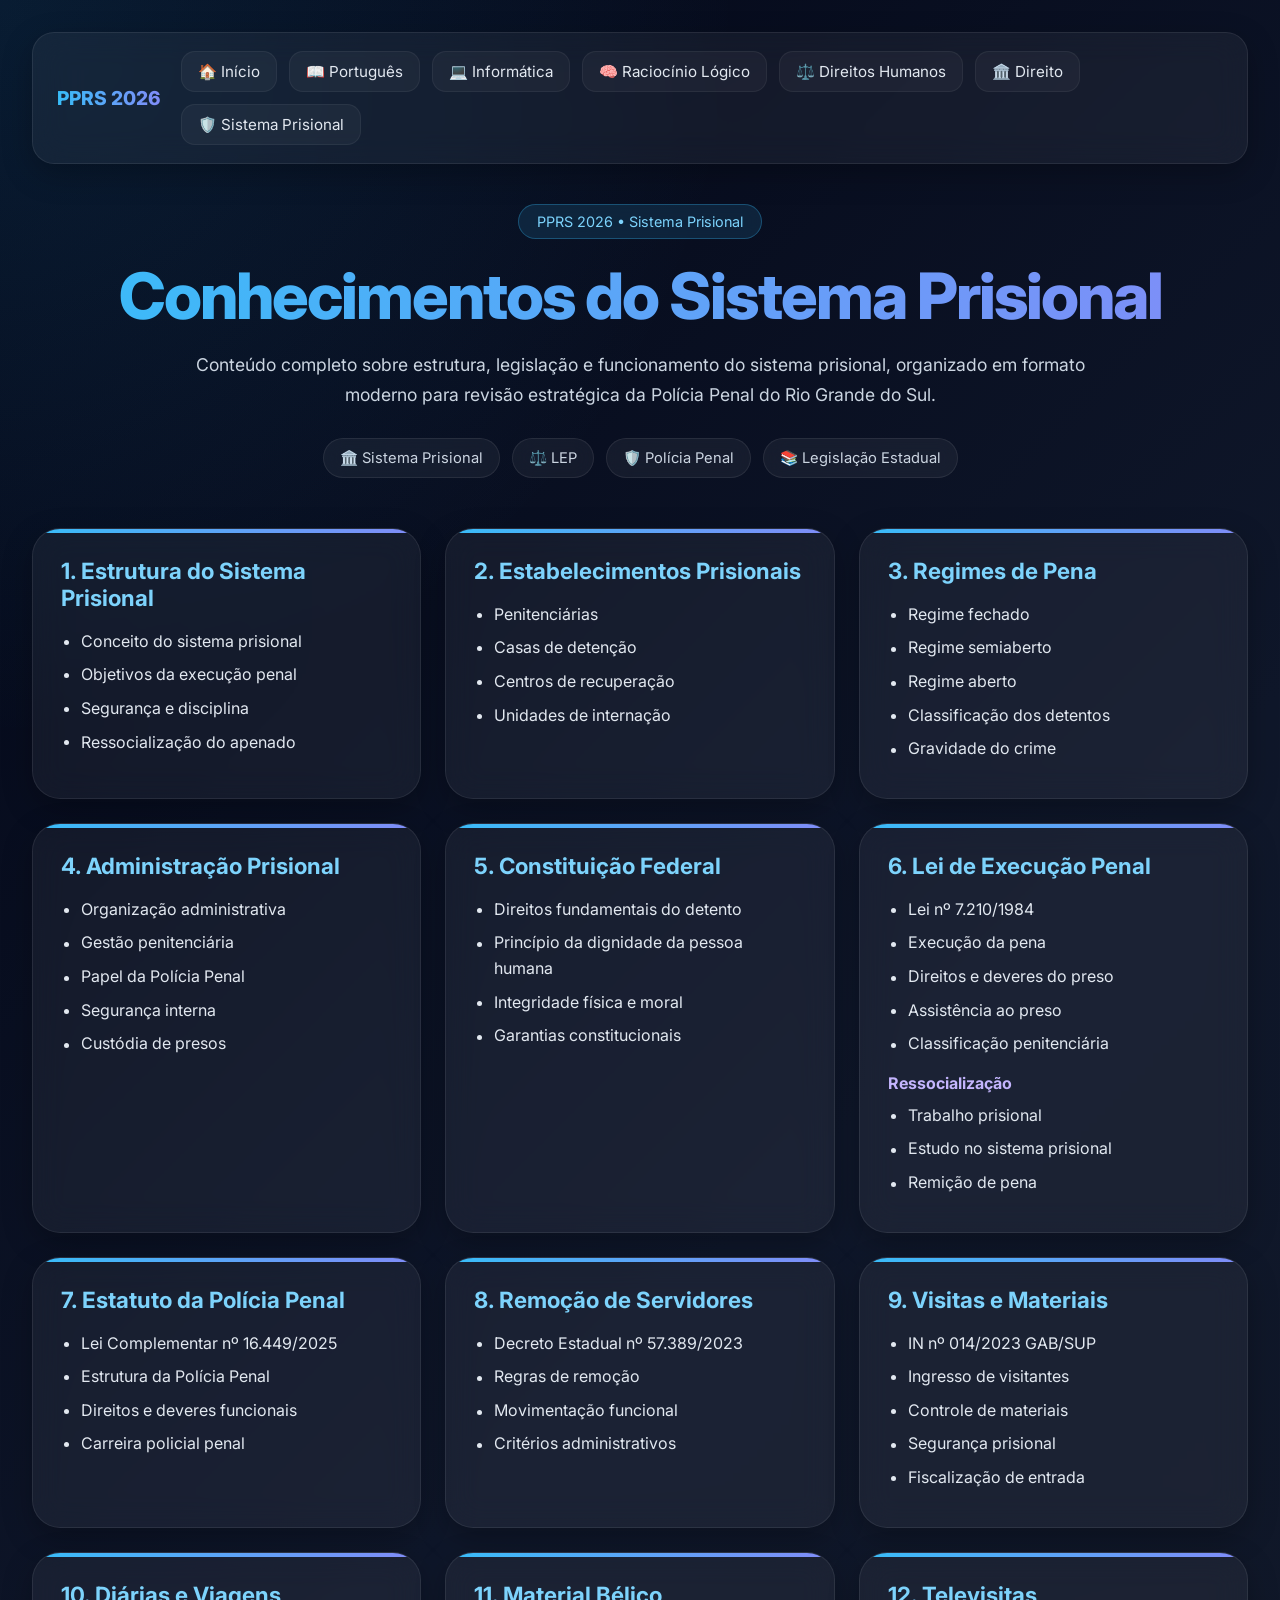
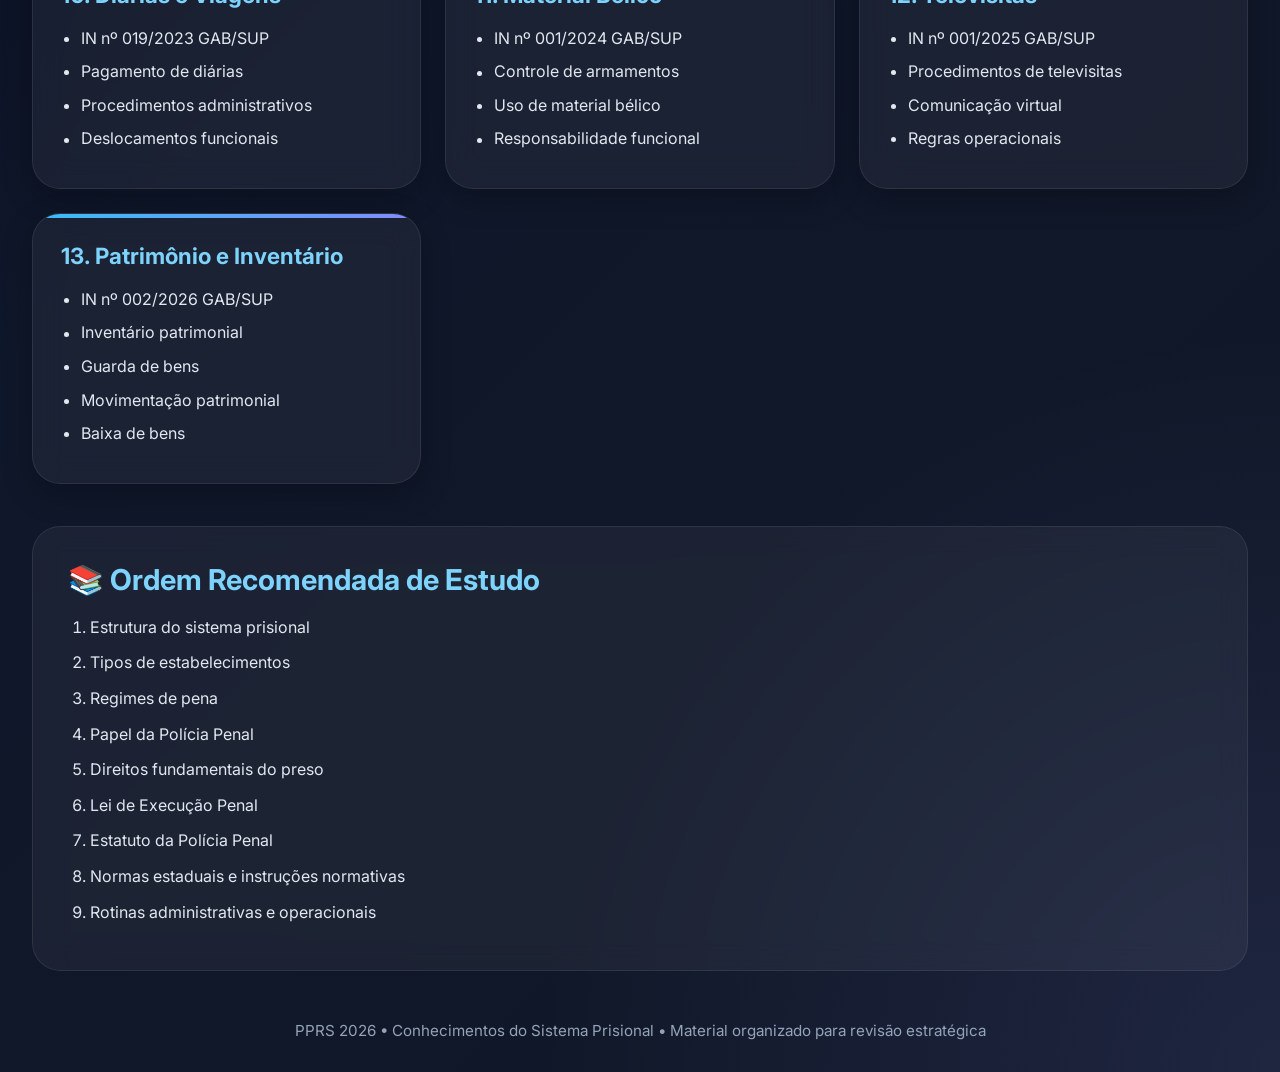
==== conhecimento geral relativo ao sistema prisional.html @ e8e0854e "Add files via upload" ====
<!DOCTYPE html>
<html lang="pt-BR">
<head>
  <meta charset="UTF-8" />
  <meta name="viewport" content="width=device-width, initial-scale=1.0" />
  <title>PPRS — Sistema Prisional</title>

  <link rel="preconnect" href="https://fonts.googleapis.com">
  <link rel="preconnect" href="https://fonts.gstatic.com" crossorigin>
  <link href="https://fonts.googleapis.com/css2?family=Inter:wght@300;400;500;600;700;800&display=swap" rel="stylesheet">

  <style>
    * {
      margin: 0;
      padding: 0;
      box-sizing: border-box;
    }

    :root {
      --bg: #020617;
      --card: rgba(255,255,255,0.05);
      --border: rgba(255,255,255,0.08);
      --text: #f8fafc;
      --muted: #cbd5e1;
      --primary: #38bdf8;
      --secondary: #818cf8;
    }

    body {
      font-family: 'Inter', sans-serif;
      background:
        radial-gradient(circle at top left, rgba(56,189,248,0.12), transparent 25%),
        radial-gradient(circle at bottom right, rgba(129,140,248,0.12), transparent 25%),
        linear-gradient(135deg, #020617, #0f172a 50%, #111827);
      color: var(--text);
      min-height: 100vh;
      padding: 32px;
    }

/* MENU */
.main-nav {
  width: 100%;
  display: flex;
  justify-content: space-between;
  align-items: center;
  gap: 20px;
  padding: 18px 24px;
  margin-bottom: 40px;

  background: rgba(255,255,255,0.05);
  border: 1px solid rgba(255,255,255,0.08);
  border-radius: 22px;

  backdrop-filter: blur(16px);

  position: sticky;
  top: 15px;
  z-index: 1000;

  box-shadow: 0 10px 30px rgba(0,0,0,0.25);
}

.nav-logo {
  font-size: 1.2rem;
  font-weight: 800;
  background: linear-gradient(90deg,#38bdf8,#818cf8);
  -webkit-background-clip: text;
  -webkit-text-fill-color: transparent;
  white-space: nowrap;
}

.nav-links {
  display: flex;
  flex-wrap: wrap;
  gap: 12px;
}

.nav-links a {
  text-decoration: none;
  color: #e2e8f0;
  padding: 10px 16px;
  border-radius: 14px;
  transition: all 0.25s ease;
  font-size: 0.95rem;

  background: rgba(255,255,255,0.04);
  border: 1px solid rgba(255,255,255,0.06);
}

.nav-links a:hover {
  background: linear-gradient(90deg,#0ea5e9,#6366f1);
  color: white;
  transform: translateY(-2px);
}

@media (max-width: 900px) {
  .main-nav {
    flex-direction: column;
    align-items: flex-start;
  }

  .nav-links {
    width: 100%;
  }
}

    .container {
      max-width: 1450px;
      margin: auto;
    }

    .hero {
      text-align: center;
      margin-bottom: 50px;
    }

    .badge {
      display: inline-block;
      padding: 8px 18px;
      border-radius: 999px;
      background: rgba(56,189,248,0.12);
      border: 1px solid rgba(56,189,248,0.3);
      color: #7dd3fc;
      margin-bottom: 18px;
      font-size: 0.9rem;
      backdrop-filter: blur(10px);
    }

    .hero h1 {
      font-size: 4rem;
      font-weight: 800;
      background: linear-gradient(90deg,#38bdf8,#818cf8);
      -webkit-background-clip: text;
      -webkit-text-fill-color: transparent;
      margin-bottom: 16px;
      letter-spacing: -2px;
    }

    .hero p {
      color: var(--muted);
      max-width: 900px;
      margin: auto;
      font-size: 1.1rem;
      line-height: 1.7;
    }

    .topbar {
      display: flex;
      justify-content: center;
      gap: 12px;
      margin-top: 28px;
      flex-wrap: wrap;
    }

    .pill {
      padding: 10px 16px;
      background: rgba(255,255,255,0.05);
      border: 1px solid var(--border);
      border-radius: 999px;
      color: var(--muted);
      font-size: 0.92rem;
      backdrop-filter: blur(10px);
    }

    .grid {
      display: grid;
      grid-template-columns: repeat(auto-fit, minmax(340px, 1fr));
      gap: 24px;
    }

    .card {
      background: var(--card);
      border: 1px solid var(--border);
      border-radius: 28px;
      padding: 28px;
      backdrop-filter: blur(16px);
      transition: all 0.3s ease;
      box-shadow: 0 10px 30px rgba(0,0,0,0.25);
      position: relative;
      overflow: hidden;
    }

    .card::before {
      content: "";
      position: absolute;
      top: 0;
      left: 0;
      width: 100%;
      height: 4px;
      background: linear-gradient(90deg,#38bdf8,#818cf8);
    }

    .card:hover {
      transform: translateY(-8px);
      border-color: rgba(56,189,248,0.35);
      box-shadow: 0 18px 40px rgba(0,0,0,0.35);
    }

    .card h2 {
      color: #7dd3fc;
      margin-bottom: 18px;
      font-size: 1.4rem;
    }

    .card h3 {
      color: #c4b5fd;
      margin-top: 16px;
      margin-bottom: 10px;
      font-size: 1rem;
    }

    ul {
      margin-left: 20px;
    }

    li {
      margin-bottom: 8px;
      color: #e2e8f0;
      line-height: 1.6;
    }

    .study {
      margin-top: 42px;
      background: rgba(255,255,255,0.05);
      border: 1px solid var(--border);
      border-radius: 28px;
      padding: 35px;
      backdrop-filter: blur(14px);
    }

    .study h2 {
      color: #7dd3fc;
      margin-bottom: 18px;
      font-size: 1.8rem;
    }

    .study ol {
      margin-left: 22px;
    }

    .study li {
      margin-bottom: 10px;
    }

    .footer {
      text-align: center;
      margin-top: 50px;
      color: #94a3b8;
      font-size: 0.95rem;
    }

    @media (max-width: 768px) {
      body {
        padding: 20px;
      }

      .hero h1 {
        font-size: 2.5rem;
      }

      .hero p {
        font-size: 1rem;
      }
    }
  </style>
</head>
<body>

<!-- MENU GLOBAL -->
<nav class="main-nav">
  <div class="nav-logo">PPRS 2026</div>

  <div class="nav-links">
    <a href="index.html">🏠 Início</a>
    <a href="portugues.html">📖 Português</a>
    <a href="informatica.html">💻 Informática</a>
    <a href="rlm.html">🧠 Raciocínio Lógico</a>
    <a href="direitos humanos.html">⚖️ Direitos Humanos</a>
    <a href="direito constitucional e legislacao.html">🏛️ Direito</a>
    <a href="conhecimento geral relativo ao sistema prisional.html">🛡️ Sistema Prisional</a>
  </div>
</nav>



<div class="container">

  <section class="hero">
    <div class="badge">PPRS 2026 • Sistema Prisional</div>
    <h1>Conhecimentos do Sistema Prisional</h1>
    <p>
      Conteúdo completo sobre estrutura, legislação e funcionamento do sistema prisional,
      organizado em formato moderno para revisão estratégica da Polícia Penal do Rio Grande do Sul.
    </p>

    <div class="topbar">
      <div class="pill">🏛️ Sistema Prisional</div>
      <div class="pill">⚖️ LEP</div>
      <div class="pill">🛡️ Polícia Penal</div>
      <div class="pill">📚 Legislação Estadual</div>
    </div>
  </section>

  <div class="grid">

    <div class="card">
      <h2>1. Estrutura do Sistema Prisional</h2>

      <ul>
        <li>Conceito do sistema prisional</li>
        <li>Objetivos da execução penal</li>
        <li>Segurança e disciplina</li>
        <li>Ressocialização do apenado</li>
      </ul>
    </div>

    <div class="card">
      <h2>2. Estabelecimentos Prisionais</h2>

      <ul>
        <li>Penitenciárias</li>
        <li>Casas de detenção</li>
        <li>Centros de recuperação</li>
        <li>Unidades de internação</li>
      </ul>
    </div>

    <div class="card">
      <h2>3. Regimes de Pena</h2>

      <ul>
        <li>Regime fechado</li>
        <li>Regime semiaberto</li>
        <li>Regime aberto</li>
        <li>Classificação dos detentos</li>
        <li>Gravidade do crime</li>
      </ul>
    </div>

    <div class="card">
      <h2>4. Administração Prisional</h2>

      <ul>
        <li>Organização administrativa</li>
        <li>Gestão penitenciária</li>
        <li>Papel da Polícia Penal</li>
        <li>Segurança interna</li>
        <li>Custódia de presos</li>
      </ul>
    </div>

    <div class="card">
      <h2>5. Constituição Federal</h2>

      <ul>
        <li>Direitos fundamentais do detento</li>
        <li>Princípio da dignidade da pessoa humana</li>
        <li>Integridade física e moral</li>
        <li>Garantias constitucionais</li>
      </ul>
    </div>

    <div class="card">
      <h2>6. Lei de Execução Penal</h2>

      <ul>
        <li>Lei nº 7.210/1984</li>
        <li>Execução da pena</li>
        <li>Direitos e deveres do preso</li>
        <li>Assistência ao preso</li>
        <li>Classificação penitenciária</li>
      </ul>

      <h3>Ressocialização</h3>
      <ul>
        <li>Trabalho prisional</li>
        <li>Estudo no sistema prisional</li>
        <li>Remição de pena</li>
      </ul>
    </div>

    <div class="card">
      <h2>7. Estatuto da Polícia Penal</h2>

      <ul>
        <li>Lei Complementar nº 16.449/2025</li>
        <li>Estrutura da Polícia Penal</li>
        <li>Direitos e deveres funcionais</li>
        <li>Carreira policial penal</li>
      </ul>
    </div>

    <div class="card">
      <h2>8. Remoção de Servidores</h2>

      <ul>
        <li>Decreto Estadual nº 57.389/2023</li>
        <li>Regras de remoção</li>
        <li>Movimentação funcional</li>
        <li>Critérios administrativos</li>
      </ul>
    </div>

    <div class="card">
      <h2>9. Visitas e Materiais</h2>

      <ul>
        <li>IN nº 014/2023 GAB/SUP</li>
        <li>Ingresso de visitantes</li>
        <li>Controle de materiais</li>
        <li>Segurança prisional</li>
        <li>Fiscalização de entrada</li>
      </ul>
    </div>

    <div class="card">
      <h2>10. Diárias e Viagens</h2>

      <ul>
        <li>IN nº 019/2023 GAB/SUP</li>
        <li>Pagamento de diárias</li>
        <li>Procedimentos administrativos</li>
        <li>Deslocamentos funcionais</li>
      </ul>
    </div>

    <div class="card">
      <h2>11. Material Bélico</h2>

      <ul>
        <li>IN nº 001/2024 GAB/SUP</li>
        <li>Controle de armamentos</li>
        <li>Uso de material bélico</li>
        <li>Responsabilidade funcional</li>
      </ul>
    </div>

    <div class="card">
      <h2>12. Televisitas</h2>

      <ul>
        <li>IN nº 001/2025 GAB/SUP</li>
        <li>Procedimentos de televisitas</li>
        <li>Comunicação virtual</li>
        <li>Regras operacionais</li>
      </ul>
    </div>

    <div class="card">
      <h2>13. Patrimônio e Inventário</h2>

      <ul>
        <li>IN nº 002/2026 GAB/SUP</li>
        <li>Inventário patrimonial</li>
        <li>Guarda de bens</li>
        <li>Movimentação patrimonial</li>
        <li>Baixa de bens</li>
      </ul>
    </div>

  </div>

  <section class="study">
    <h2>📚 Ordem Recomendada de Estudo</h2>

    <ol>
      <li>Estrutura do sistema prisional</li>
      <li>Tipos de estabelecimentos</li>
      <li>Regimes de pena</li>
      <li>Papel da Polícia Penal</li>
      <li>Direitos fundamentais do preso</li>
      <li>Lei de Execução Penal</li>
      <li>Estatuto da Polícia Penal</li>
      <li>Normas estaduais e instruções normativas</li>
      <li>Rotinas administrativas e operacionais</li>
    </ol>
  </section>

  <div class="footer">
    PPRS 2026 • Conhecimentos do Sistema Prisional • Material organizado para revisão estratégica
  </div>

</div>

</body>
</html>
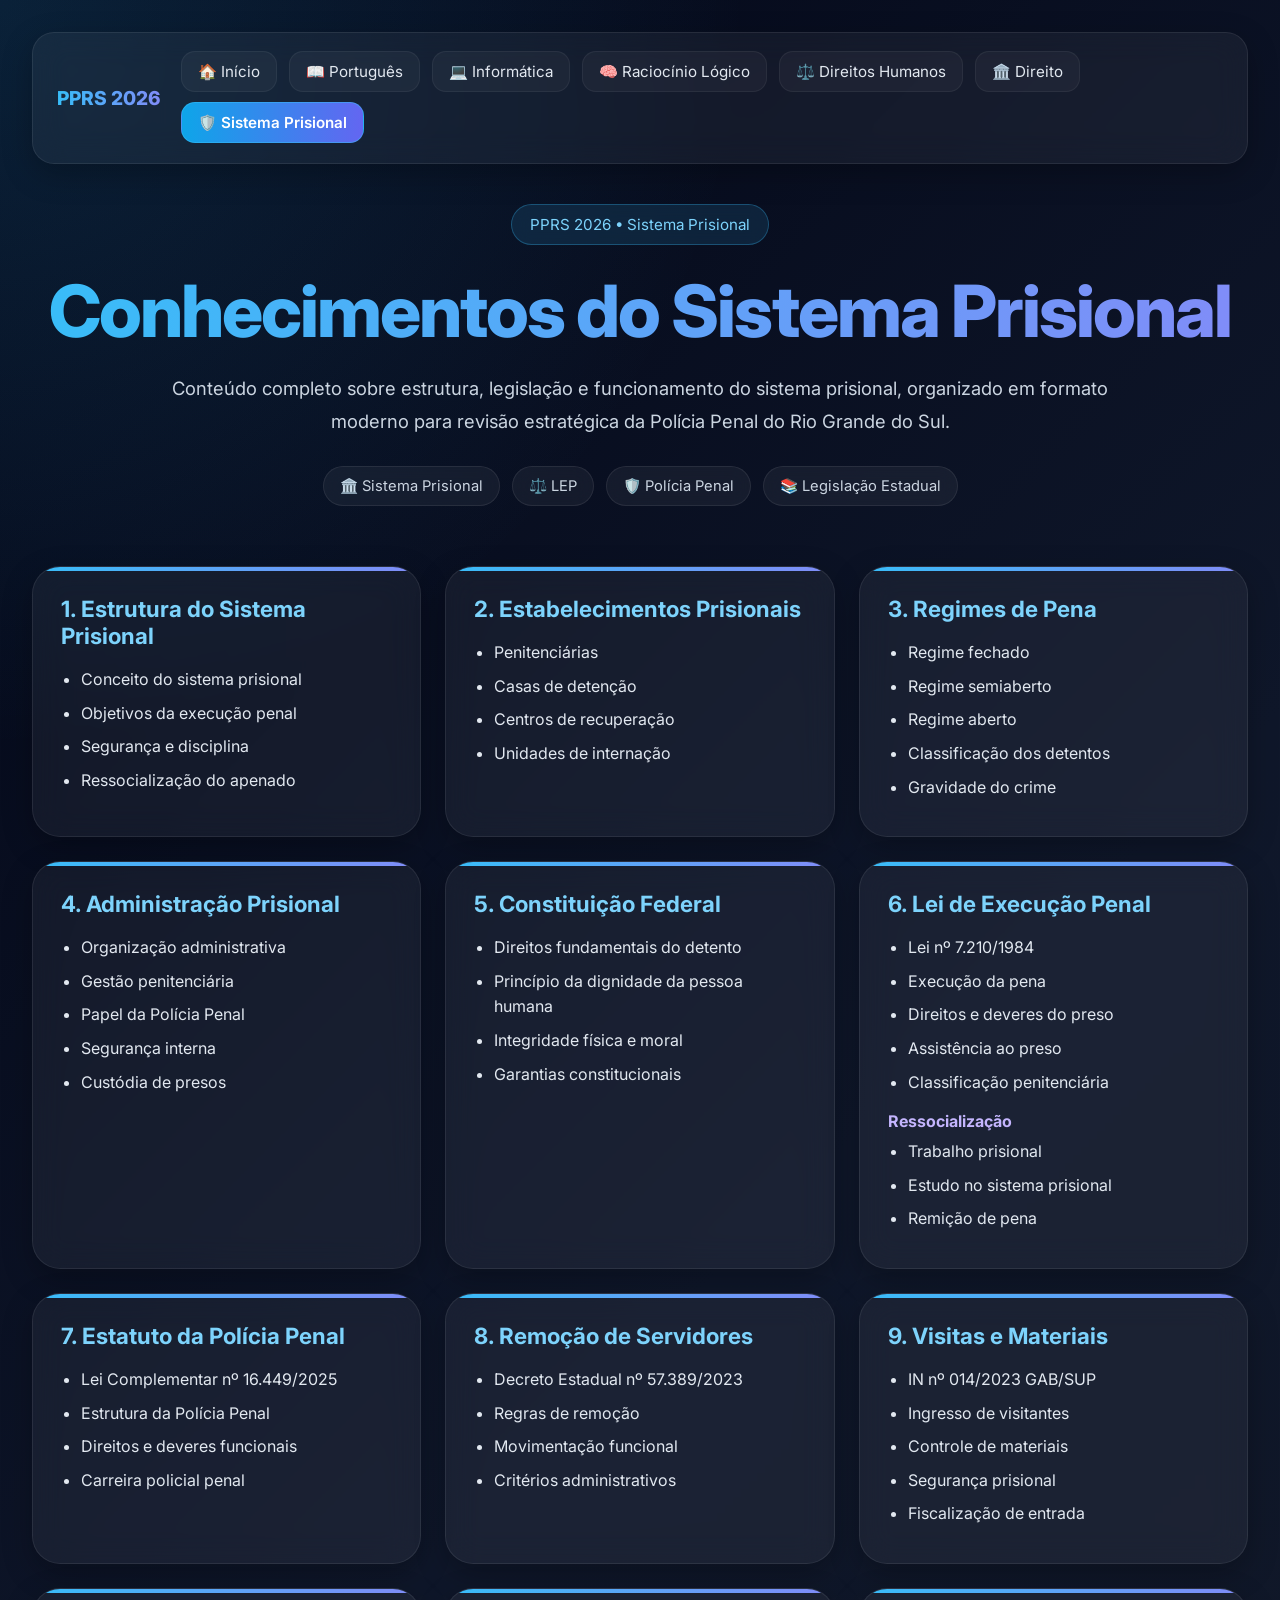
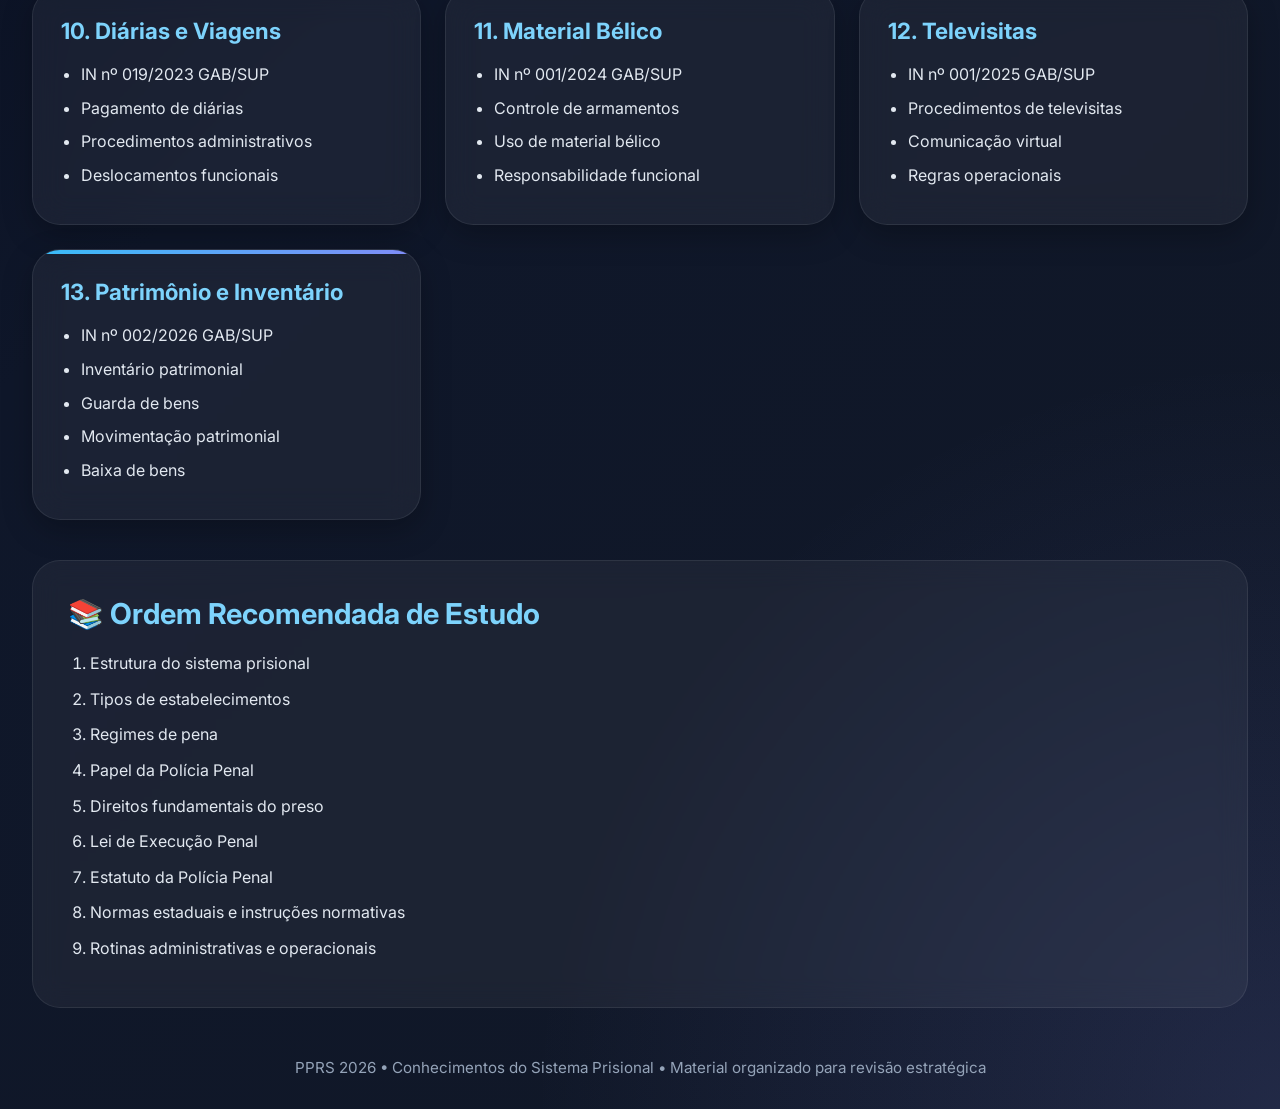
==== commit 428a5a48: "Add files via upload" ====
--- a/conhecimento geral relativo ao sistema prisional.html
+++ b/conhecimento geral relativo ao sistema prisional.html
@@ -8,278 +8,13 @@
   <link rel="preconnect" href="https://fonts.googleapis.com">
   <link rel="preconnect" href="https://fonts.gstatic.com" crossorigin>
   <link href="https://fonts.googleapis.com/css2?family=Inter:wght@300;400;500;600;700;800&display=swap" rel="stylesheet">
-
-  <style>
-    * {
-      margin: 0;
-      padding: 0;
-      box-sizing: border-box;
-    }
-
-    :root {
-      --bg: #020617;
-      --card: rgba(255,255,255,0.05);
-      --border: rgba(255,255,255,0.08);
-      --text: #f8fafc;
-      --muted: #cbd5e1;
-      --primary: #38bdf8;
-      --secondary: #818cf8;
-    }
-
-    body {
-      font-family: 'Inter', sans-serif;
-      background:
-        radial-gradient(circle at top left, rgba(56,189,248,0.12), transparent 25%),
-        radial-gradient(circle at bottom right, rgba(129,140,248,0.12), transparent 25%),
-        linear-gradient(135deg, #020617, #0f172a 50%, #111827);
-      color: var(--text);
-      min-height: 100vh;
-      padding: 32px;
-    }
-
-/* MENU */
-.main-nav {
-  width: 100%;
-  display: flex;
-  justify-content: space-between;
-  align-items: center;
-  gap: 20px;
-  padding: 18px 24px;
-  margin-bottom: 40px;
-
-  background: rgba(255,255,255,0.05);
-  border: 1px solid rgba(255,255,255,0.08);
-  border-radius: 22px;
-
-  backdrop-filter: blur(16px);
-
-  position: sticky;
-  top: 15px;
-  z-index: 1000;
-
-  box-shadow: 0 10px 30px rgba(0,0,0,0.25);
-}
-
-.nav-logo {
-  font-size: 1.2rem;
-  font-weight: 800;
-  background: linear-gradient(90deg,#38bdf8,#818cf8);
-  -webkit-background-clip: text;
-  -webkit-text-fill-color: transparent;
-  white-space: nowrap;
-}
-
-.nav-links {
-  display: flex;
-  flex-wrap: wrap;
-  gap: 12px;
-}
-
-.nav-links a {
-  text-decoration: none;
-  color: #e2e8f0;
-  padding: 10px 16px;
-  border-radius: 14px;
-  transition: all 0.25s ease;
-  font-size: 0.95rem;
-
-  background: rgba(255,255,255,0.04);
-  border: 1px solid rgba(255,255,255,0.06);
-}
-
-.nav-links a:hover {
-  background: linear-gradient(90deg,#0ea5e9,#6366f1);
-  color: white;
-  transform: translateY(-2px);
-}
-
-@media (max-width: 900px) {
-  .main-nav {
-    flex-direction: column;
-    align-items: flex-start;
-  }
-
-  .nav-links {
-    width: 100%;
-  }
-}
-
-    .container {
-      max-width: 1450px;
-      margin: auto;
-    }
-
-    .hero {
-      text-align: center;
-      margin-bottom: 50px;
-    }
-
-    .badge {
-      display: inline-block;
-      padding: 8px 18px;
-      border-radius: 999px;
-      background: rgba(56,189,248,0.12);
-      border: 1px solid rgba(56,189,248,0.3);
-      color: #7dd3fc;
-      margin-bottom: 18px;
-      font-size: 0.9rem;
-      backdrop-filter: blur(10px);
-    }
-
-    .hero h1 {
-      font-size: 4rem;
-      font-weight: 800;
-      background: linear-gradient(90deg,#38bdf8,#818cf8);
-      -webkit-background-clip: text;
-      -webkit-text-fill-color: transparent;
-      margin-bottom: 16px;
-      letter-spacing: -2px;
-    }
-
-    .hero p {
-      color: var(--muted);
-      max-width: 900px;
-      margin: auto;
-      font-size: 1.1rem;
-      line-height: 1.7;
-    }
-
-    .topbar {
-      display: flex;
-      justify-content: center;
-      gap: 12px;
-      margin-top: 28px;
-      flex-wrap: wrap;
-    }
-
-    .pill {
-      padding: 10px 16px;
-      background: rgba(255,255,255,0.05);
-      border: 1px solid var(--border);
-      border-radius: 999px;
-      color: var(--muted);
-      font-size: 0.92rem;
-      backdrop-filter: blur(10px);
-    }
-
-    .grid {
-      display: grid;
-      grid-template-columns: repeat(auto-fit, minmax(340px, 1fr));
-      gap: 24px;
-    }
-
-    .card {
-      background: var(--card);
-      border: 1px solid var(--border);
-      border-radius: 28px;
-      padding: 28px;
-      backdrop-filter: blur(16px);
-      transition: all 0.3s ease;
-      box-shadow: 0 10px 30px rgba(0,0,0,0.25);
-      position: relative;
-      overflow: hidden;
-    }
-
-    .card::before {
-      content: "";
-      position: absolute;
-      top: 0;
-      left: 0;
-      width: 100%;
-      height: 4px;
-      background: linear-gradient(90deg,#38bdf8,#818cf8);
-    }
-
-    .card:hover {
-      transform: translateY(-8px);
-      border-color: rgba(56,189,248,0.35);
-      box-shadow: 0 18px 40px rgba(0,0,0,0.35);
-    }
-
-    .card h2 {
-      color: #7dd3fc;
-      margin-bottom: 18px;
-      font-size: 1.4rem;
-    }
-
-    .card h3 {
-      color: #c4b5fd;
-      margin-top: 16px;
-      margin-bottom: 10px;
-      font-size: 1rem;
-    }
-
-    ul {
-      margin-left: 20px;
-    }
-
-    li {
-      margin-bottom: 8px;
-      color: #e2e8f0;
-      line-height: 1.6;
-    }
-
-    .study {
-      margin-top: 42px;
-      background: rgba(255,255,255,0.05);
-      border: 1px solid var(--border);
-      border-radius: 28px;
-      padding: 35px;
-      backdrop-filter: blur(14px);
-    }
-
-    .study h2 {
-      color: #7dd3fc;
-      margin-bottom: 18px;
-      font-size: 1.8rem;
-    }
-
-    .study ol {
-      margin-left: 22px;
-    }
-
-    .study li {
-      margin-bottom: 10px;
-    }
-
-    .footer {
-      text-align: center;
-      margin-top: 50px;
-      color: #94a3b8;
-      font-size: 0.95rem;
-    }
-
-    @media (max-width: 768px) {
-      body {
-        padding: 20px;
-      }
-
-      .hero h1 {
-        font-size: 2.5rem;
-      }
-
-      .hero p {
-        font-size: 1rem;
-      }
-    }
-  </style>
+  <link rel="stylesheet" href="style.css" />
+
 </head>
 <body>
-
-<!-- MENU GLOBAL -->
-<nav class="main-nav">
-  <div class="nav-logo">PPRS 2026</div>
-
-  <div class="nav-links">
-    <a href="index.html">🏠 Início</a>
-    <a href="portugues.html">📖 Português</a>
-    <a href="informatica.html">💻 Informática</a>
-    <a href="rlm.html">🧠 Raciocínio Lógico</a>
-    <a href="direitos humanos.html">⚖️ Direitos Humanos</a>
-    <a href="direito constitucional e legislacao.html">🏛️ Direito</a>
-    <a href="conhecimento geral relativo ao sistema prisional.html">🛡️ Sistema Prisional</a>
-  </div>
-</nav>
+<div id="menu-container"></div>
+<script src="menu.js"></script>
+
 
 
 
--- a/style.css
+++ b/style.css
@@ -0,0 +1,394 @@
+    * {
+      margin: 0;
+      padding: 0;
+      box-sizing: border-box;
+    }
+
+    :root {
+      --bg: #020617;
+      --card: rgba(255,255,255,0.05);
+      --border: rgba(255,255,255,0.08);
+      --text: #f8fafc;
+      --muted: #cbd5e1;
+      --primary: #38bdf8;
+      --secondary: #818cf8;
+      --success: #22c55e;
+    }
+
+    body {
+      font-family: 'Inter', sans-serif;
+      background:
+        radial-gradient(circle at top left, rgba(56,189,248,0.15), transparent 25%),
+        radial-gradient(circle at bottom right, rgba(129,140,248,0.15), transparent 25%),
+        linear-gradient(135deg, #020617, #0f172a 50%, #111827);
+      color: var(--text);
+      min-height: 100vh;
+      padding: 32px;
+    }
+	
+	.chart-section {
+  margin-top: 60px;
+  margin-bottom: 60px;
+}
+
+.chart-card {
+  background: rgba(255,255,255,0.05);
+  border: 1px solid rgba(255,255,255,0.08);
+  border-radius: 30px;
+  padding: 40px;
+
+  backdrop-filter: blur(16px);
+
+  box-shadow: 0 15px 40px rgba(0,0,0,0.25);
+
+  text-align: center;
+}
+
+.chart-card h2 {
+  color: #7dd3fc;
+  margin-bottom: 30px;
+  font-size: 2rem;
+}
+
+#graficoMaterias {
+		max-width: 500px;
+		max-height: 500px;
+
+		margin: 0 auto;
+}
+
+
+/* MENU */
+.main-nav {
+  width: 100%;
+  display: flex;
+  justify-content: space-between;
+  align-items: center;
+  gap: 20px;
+  padding: 18px 24px;
+  margin-bottom: 40px;
+
+  background: rgba(255,255,255,0.05);
+  border: 1px solid rgba(255,255,255,0.08);
+  border-radius: 22px;
+
+  backdrop-filter: blur(16px);
+
+  position: sticky;
+  top: 15px;
+  z-index: 1000;
+
+  box-shadow: 0 10px 30px rgba(0,0,0,0.25);
+}
+
+.nav-logo {
+  font-size: 1.2rem;
+  font-weight: 800;
+  background: linear-gradient(90deg,#38bdf8,#818cf8);
+  -webkit-background-clip: text;
+  -webkit-text-fill-color: transparent;
+  white-space: nowrap;
+}
+
+.nav-links {
+  display: flex;
+  flex-wrap: wrap;
+  gap: 12px;
+}
+
+.nav-links a {
+  text-decoration: none;
+  color: #e2e8f0;
+  padding: 10px 16px;
+  border-radius: 14px;
+  transition: all 0.25s ease;
+  font-size: 0.95rem;
+
+  background: rgba(255,255,255,0.04);
+  border: 1px solid rgba(255,255,255,0.06);
+}
+
+.nav-links a:hover {
+  background: linear-gradient(90deg,#0ea5e9,#6366f1);
+  color: white;
+  transform: translateY(-2px);
+}
+
+@media (max-width: 900px) {
+  .main-nav {
+    flex-direction: column;
+    align-items: flex-start;
+  }
+
+  .nav-links {
+    width: 100%;
+  }
+}
+
+    .container {
+      max-width: 1500px;
+      margin: auto;
+    }
+
+    .hero {
+      text-align: center;
+      margin-bottom: 60px;
+    }
+
+    .badge {
+      display: inline-block;
+      padding: 10px 18px;
+      border-radius: 999px;
+      background: rgba(56,189,248,0.12);
+      border: 1px solid rgba(56,189,248,0.3);
+      color: #7dd3fc;
+      margin-bottom: 22px;
+      font-size: 0.95rem;
+      backdrop-filter: blur(10px);
+    }
+
+    .hero h1 {
+      font-size: 4.5rem;
+      font-weight: 800;
+      background: linear-gradient(90deg,#38bdf8,#818cf8);
+      -webkit-background-clip: text;
+      -webkit-text-fill-color: transparent;
+      margin-bottom: 18px;
+      letter-spacing: -2px;
+    }
+
+    .hero p {
+      color: var(--muted);
+      max-width: 950px;
+      margin: auto;
+      font-size: 1.15rem;
+      line-height: 1.8;
+    }
+
+    .cards {
+      display: grid;
+      grid-template-columns: repeat(auto-fit, minmax(250px, 1fr));
+      gap: 22px;
+	  margin-top: 30px;
+      margin-bottom: 50px;
+    }
+
+    .info-card {
+      background: var(--card);
+      border: 1px solid var(--border);
+      border-radius: 26px;
+      padding: 28px;
+      backdrop-filter: blur(14px);
+      box-shadow: 0 12px 30px rgba(0,0,0,0.25);
+      transition: all 0.3s ease;
+    }
+
+    .info-card:hover {
+      transform: translateY(-8px);
+      border-color: rgba(56,189,248,0.35);
+    }
+
+    .info-card h2 {
+      color: #7dd3fc;
+      margin-bottom: 14px;
+      font-size: 1.2rem;
+    }
+
+    .info-card p {
+      color: #e2e8f0;
+      line-height: 1.7;
+      font-size: 1rem;
+    }
+
+    .table-wrapper {
+      background: rgba(255,255,255,0.05);
+      border: 1px solid rgba(255,255,255,0.08);
+      border-radius: 30px;
+      padding: 30px;
+      overflow-x: auto;
+      backdrop-filter: blur(16px);
+      box-shadow: 0 15px 40px rgba(0,0,0,0.25);
+    }
+
+    .table-title {
+      font-size: 2rem;
+      margin-bottom: 24px;
+      color: #7dd3fc;
+      text-align: center;
+      font-weight: 700;
+    }
+
+    table {
+      width: 100%;
+      border-collapse: collapse;
+      min-width: 1100px;
+      overflow: hidden;
+      border-radius: 20px;
+    }
+
+    thead {
+      background: linear-gradient(90deg,#0ea5e9,#6366f1);
+    }
+
+    th {
+      padding: 18px;
+      text-align: center;
+      font-size: 0.95rem;
+      color: white;
+      border: 1px solid rgba(255,255,255,0.15);
+    }
+
+    td {
+      padding: 18px;
+      text-align: center;
+      background: rgba(255,255,255,0.03);
+      border: 1px solid rgba(255,255,255,0.08);
+      color: #e2e8f0;
+      line-height: 1.6;
+    }
+
+    tbody tr:hover td {
+      background: rgba(56,189,248,0.08);
+    }
+
+    .highlight {
+      color: #4ade80;
+      font-weight: 700;
+    }
+
+    .subjects {
+      text-align: left;
+      font-weight: 500;
+    }
+
+    .footer {
+      text-align: center;
+      margin-top: 50px;
+      color: #94a3b8;
+      font-size: 0.95rem;
+    }
+    
+/* Destaque para a página atual no menu */
+    .nav-links a.ativo {
+    background: linear-gradient(90deg,#0ea5e9,#6366f1);
+    color: white;
+    transform: translateY(-2px);
+    font-weight: 600;
+    border-color: rgba(56,189,248,0.5);
+    }
+
+    @media (max-width: 768px) {
+      body {
+        padding: 18px;
+      }
+
+      .hero h1 {
+        font-size: 2.7rem;
+      }
+
+      .hero p {
+        font-size: 1rem;
+      }
+    }
+
+    /* =========================================
+   ESTILOS DAS PÁGINAS DE MATÉRIAS
+   ========================================= */
+
+.topbar {
+  display: flex;
+  justify-content: center;
+  gap: 12px;
+  margin-top: 28px;
+  flex-wrap: wrap;
+}
+
+.pill {
+  padding: 10px 16px;
+  background: rgba(255,255,255,0.05);
+  border: 1px solid var(--border);
+  border-radius: 999px;
+  color: var(--muted);
+  font-size: 0.92rem;
+  backdrop-filter: blur(10px);
+}
+
+.grid {
+  display: grid;
+  grid-template-columns: repeat(auto-fit, minmax(340px, 1fr));
+  gap: 24px;
+}
+
+.card {
+  background: var(--card);
+  border: 1px solid var(--border);
+  border-radius: 28px;
+  padding: 28px;
+  backdrop-filter: blur(16px);
+  transition: all 0.3s ease;
+  box-shadow: 0 10px 30px rgba(0,0,0,0.25);
+  position: relative;
+  overflow: hidden;
+}
+
+.card::before {
+  content: "";
+  position: absolute;
+  top: 0;
+  left: 0;
+  width: 100%;
+  height: 4px;
+  background: linear-gradient(90deg, #38bdf8, #818cf8);
+}
+
+.card:hover {
+  transform: translateY(-8px);
+  border-color: rgba(56,189,248,0.35);
+  box-shadow: 0 18px 40px rgba(0,0,0,0.35);
+}
+
+.card h2 {
+  font-size: 1.4rem;
+  color: #7dd3fc;
+  margin-bottom: 18px;
+}
+
+.card h3 {
+  color: #c4b5fd;
+  margin-top: 16px;
+  margin-bottom: 8px;
+  font-size: 1rem;
+}
+
+ul {
+  margin-left: 20px;
+}
+
+li {
+  margin-bottom: 8px;
+  color: #e2e8f0;
+  line-height: 1.6;
+}
+
+.study {
+  margin-top: 40px;
+  background: rgba(255,255,255,0.05);
+  border: 1px solid var(--border);
+  border-radius: 28px;
+  padding: 35px;
+  backdrop-filter: blur(14px);
+}
+
+.study h2 {
+  color: #7dd3fc;
+  margin-bottom: 20px;
+  font-size: 1.8rem;
+}
+
+.study ol {
+  margin-left: 22px;
+}
+
+.study li {
+  margin-bottom: 10px;
+}
